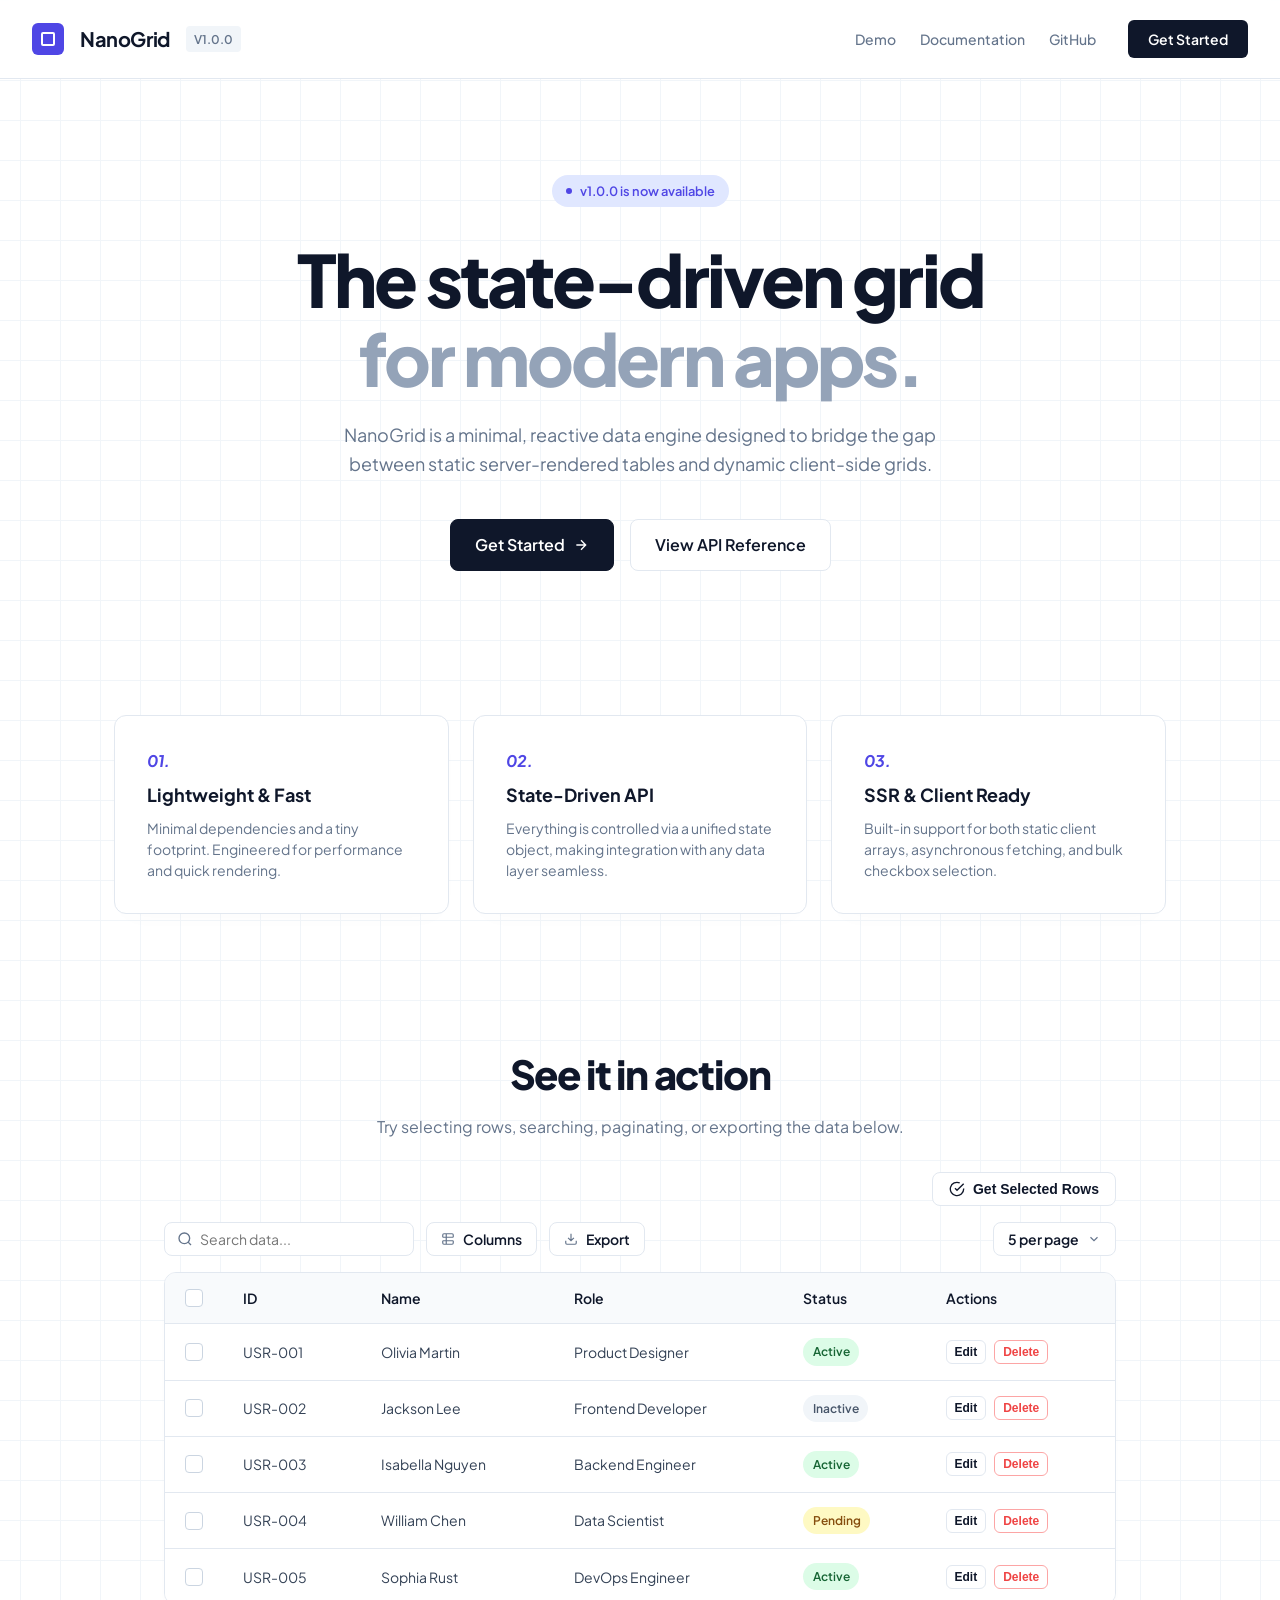
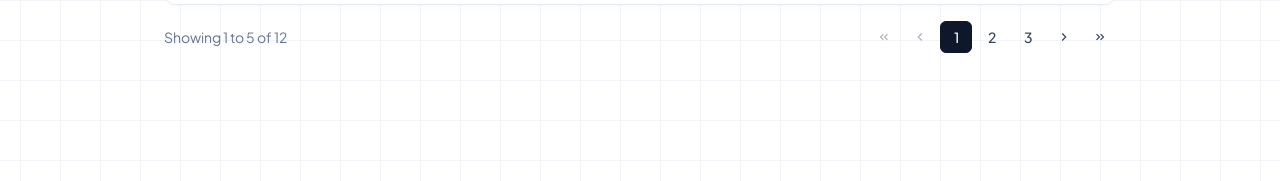
==== index.html @ d493bce0 "first commit" ====
<!DOCTYPE html>
<html lang="en">
<head>
  <meta charset="UTF-8">
  <meta name="viewport" content="width=device-width, initial-scale=1.0">
  <title>NanoGrid | The state-driven grid for modern apps</title>
  <style>
    /* --- LANDING PAGE STYLES --- */
    @import url('https://fonts.googleapis.com/css2?family=Plus+Jakarta+Sans:wght@400;500;600;700;800&display=swap');

    :root {
      --bg: #ffffff;
      --grid-line: #f1f5f9;
      --text-main: #0f172a;
      --text-muted: #64748b;
      --text-light: #94a3b8;
      --accent: #4f46e5;
      --accent-light: #e0e7ff;
      --border: #e2e8f0;
      --surface: #ffffff;
      --font-main: 'Plus Jakarta Sans', sans-serif;
    }

    * { box-sizing: border-box; margin: 0; padding: 0; }

    body {
      font-family: var(--font-main);
      color: var(--text-main);
      background-color: var(--bg);
      background-image: 
        linear-gradient(to right, var(--grid-line) 1px, transparent 1px),
        linear-gradient(to bottom, var(--grid-line) 1px, transparent 1px);
      background-size: 40px 40px;
      background-position: center top;
      line-height: 1.6;
      -webkit-font-smoothing: antialiased;
      min-height: 100vh;
      display: flex;
      flex-direction: column;
    }

    nav { display: flex; justify-content: space-between; align-items: center; padding: 1.25rem 2rem; background: rgba(255, 255, 255, 0.9); backdrop-filter: blur(8px); border-bottom: 1px solid var(--border); position: sticky; top: 0; z-index: 100; }
    .nav-left { display: flex; align-items: center; gap: 1rem; }
    .logo { display: flex; align-items: center; justify-content: center; width: 32px; height: 32px; background: var(--accent); border-radius: 6px; }
    .logo-inner { width: 14px; height: 14px; border: 2px solid white; border-radius: 2px; }
    .brand-name { font-size: 1.25rem; font-weight: 700; color: var(--text-main); letter-spacing: -0.02em; text-decoration: none; }
    .version-tag { font-size: 0.75rem; font-weight: 600; color: var(--text-muted); background: #f1f5f9; padding: 0.2rem 0.5rem; border-radius: 4px; }
    .nav-right { display: flex; align-items: center; gap: 2rem; }
    .nav-links { display: flex; gap: 1.5rem; }
    .nav-links a { text-decoration: none; color: var(--text-muted); font-size: 0.875rem; font-weight: 500; transition: color 0.2s; display: flex; align-items: center; gap: 0.4rem; }
    .nav-links a:hover { color: var(--text-main); }
    .btn-nav { background: var(--text-main); color: white; text-decoration: none; padding: 0.5rem 1.25rem; border-radius: 6px; font-size: 0.875rem; font-weight: 600; transition: background 0.2s; }
    .btn-nav:hover { background: #1e293b; }

    .hero { flex: 1; display: flex; flex-direction: column; align-items: center; text-align: center; padding: 6rem 1.5rem 4rem; max-width: 800px; margin: 0 auto; }
    .update-badge { display: inline-flex; align-items: center; gap: 0.5rem; background: var(--accent-light); color: var(--accent); padding: 0.35rem 0.875rem; border-radius: 99px; font-size: 0.8rem; font-weight: 600; margin-bottom: 2rem; }
    .badge-dot { width: 6px; height: 6px; background: var(--accent); border-radius: 50%; }
    h1 { font-size: 4.5rem; font-weight: 800; line-height: 1.1; letter-spacing: -0.04em; margin-bottom: 1.5rem; color: var(--text-main); }
    h1 span { color: var(--text-light); }
    .hero-subtitle { font-size: 1.125rem; color: var(--text-muted); max-width: 600px; margin-bottom: 2.5rem; }
    .hero-actions { display: flex; gap: 1rem; margin-bottom: 5rem; }
    .btn { display: inline-flex; align-items: center; justify-content: center; gap: 0.5rem; padding: 0.75rem 1.5rem; border-radius: 8px; font-size: 1rem; font-weight: 600; text-decoration: none; transition: all 0.2s; cursor: pointer; border: none; font-family: inherit; }
    
    .btn-primary { background: var(--text-main); color: white; border: 1px solid var(--text-main); }
    .btn-primary:hover { background: #1e293b; transform: translateY(-1px); }
    
    .btn-secondary { background: white; color: var(--text-main); border: 1px solid var(--border); }
    .btn-secondary:hover { border-color: var(--text-light); background: #f8fafc; }

    .features-grid { display: grid; grid-template-columns: repeat(3, 1fr); gap: 1.5rem; max-width: 1100px; margin: 0 auto 4rem; padding: 0 1.5rem; }
    .feature-card { background: var(--surface); border: 1px solid var(--border); border-radius: 12px; padding: 2rem; text-align: left; box-shadow: 0 10px 30px -10px rgba(0,0,0,0.02); transition: transform 0.2s, box-shadow 0.2s; }
    .feature-card:hover { transform: translateY(-2px); box-shadow: 0 20px 40px -10px rgba(0,0,0,0.05); }
    .feature-number { font-size: 1rem; font-weight: 700; color: var(--accent); margin-bottom: 0.5rem; font-style: italic; }
    .feature-card h3 { font-size: 1.125rem; font-weight: 700; margin-bottom: 0.5rem; color: var(--text-main); }
    .feature-card p { font-size: 0.875rem; color: var(--text-muted); line-height: 1.5; }

    .demo-section { text-align: center; padding: 4rem 1.5rem 8rem; max-width: 1000px; margin: 0 auto; width: 100%; }
    .demo-section h2 { font-size: 2.5rem; font-weight: 800; letter-spacing: -0.03em; margin-bottom: 0.5rem; }
    .demo-section p { color: var(--text-muted); margin-bottom: 2rem; }

    /* Custom Demo Action Header */
    .demo-actions { display: flex; justify-content: flex-end; margin-bottom: 1rem; }
    .btn-bulk { background: var(--surface); border: 1px solid var(--border); color: var(--text-main); font-size: 0.875rem; padding: 0.5rem 1rem; border-radius: 8px; font-weight: 600; cursor: pointer; transition: all 0.2s; display: flex; align-items: center; gap: 0.5rem; }
    .btn-bulk:hover { border-color: var(--accent); color: var(--accent); }

    /* Custom styles for our Status Badge & Buttons inside NanoGrid */
    .status-badge { display: inline-block; padding: 0.25rem 0.6rem; border-radius: 99px; font-size: 0.75rem; font-weight: 600; }
    .status-active { background: #dcfce7; color: #166534; }
    .status-inactive { background: #f1f5f9; color: #475569; }
    .status-pending { background: #fef9c3; color: #854d0e; }
    
    .action-cell { display: flex; gap: 0.5rem; }
    .btn-action { background: transparent; border: 1px solid var(--border); border-radius: 6px; padding: 0.25rem 0.5rem; font-size: 0.75rem; font-weight: 600; cursor: pointer; transition: all 0.2s; color: var(--text-main); }
    .btn-action:hover { background: var(--surface); border-color: var(--text-muted); }

    @media (max-width: 768px) { h1 { font-size: 3rem; } .features-grid { grid-template-columns: 1fr; } .nav-links { display: none; } }
  </style>
</head>
<body>

  <nav>
    <div class="nav-left">
      <a href="index.html" class="logo" style="text-decoration: none;"><div class="logo-inner"></div></a>
      <a href="index.html" class="brand-name">NanoGrid</a>
      <span class="version-tag">V1.0.0</span>
    </div>
    <div class="nav-right">
      <div class="nav-links">
        <a href="#demo">Demo</a>
        <a href="docs.html">Documentation</a>
        <a href="#">GitHub</a>
      </div>
      <a href="docs.html" class="btn-nav">Get Started</a>
    </div>
  </nav>

  <main class="hero">
    <div class="update-badge"><div class="badge-dot"></div>v1.0.0 is now available</div>
    <h1>The state-driven grid<br><span>for modern apps.</span></h1>
    <p class="hero-subtitle">NanoGrid is a minimal, reactive data engine designed to bridge the gap between static server-rendered tables and dynamic client-side grids.</p>
    <div class="hero-actions">
      <a href="docs.html" class="btn btn-primary">Get Started <svg width="16" height="16" viewBox="0 0 24 24" fill="none" stroke="currentColor" stroke-width="2"><path d="M5 12h14M12 5l7 7-7 7"/></svg></a>
      <a href="docs.html#api-methods" class="btn btn-secondary">View API Reference</a>
    </div>
  </main>

  <section class="features-grid">
    <div class="feature-card">
      <div class="feature-number">01.</div>
      <h3>Lightweight & Fast</h3>
      <p>Minimal dependencies and a tiny footprint. Engineered for performance and quick rendering.</p>
    </div>
    <div class="feature-card">
      <div class="feature-number">02.</div>
      <h3>State-Driven API</h3>
      <p>Everything is controlled via a unified state object, making integration with any data layer seamless.</p>
    </div>
    <div class="feature-card">
      <div class="feature-number">03.</div>
      <h3>SSR & Client Ready</h3>
      <p>Built-in support for both static client arrays, asynchronous fetching, and bulk checkbox selection.</p>
    </div>
  </section>

  <section id="demo" class="demo-section">
    <h2>See it in action</h2>
    <p>Try selecting rows, searching, paginating, or exporting the data below.</p>
    
    <div class="demo-actions">
      <button id="testApiBtn" class="btn-bulk">
        <svg width="16" height="16" viewBox="0 0 24 24" fill="none" stroke="currentColor" stroke-width="2"><path d="M22 11.08V12a10 10 0 1 1-5.93-9.14"></path><polyline points="22 4 12 14.01 9 11.01"></polyline></svg>
        Get Selected Rows
      </button>
    </div>

    <table id="demoTable">
      <thead>
        <tr>
          <th data-field="id">ID</th>
          <th data-field="name">Name</th>
          <th data-field="role">Role</th>
          <th data-field="status">Status</th>
          <th data-field="actions" data-sortable="false" data-searchable="false">Actions</th>
        </tr>
      </thead>
      <tbody></tbody>
    </table>
  </section>

  <script src="nanogrid.js"></script>

  <script>
    const mockUsers = [
      { id: "USR-001", name: "Olivia Martin", role: "Product Designer", status: "Active" },
      { id: "USR-002", name: "Jackson Lee", role: "Frontend Developer", status: "Inactive" },
      { id: "USR-003", name: "Isabella Nguyen", role: "Backend Engineer", status: "Active" },
      { id: "USR-004", name: "William Chen", role: "Data Scientist", status: "Pending" },
      { id: "USR-005", name: "Sophia Rust", role: "DevOps Engineer", status: "Active" },
      { id: "USR-006", name: "Liam Smith", role: "Product Manager", status: "Active" },
      { id: "USR-007", name: "Emma Johnson", role: "UX Researcher", status: "Inactive" },
      { id: "USR-008", name: "Noah Williams", role: "QA Tester", status: "Active" },
      { id: "USR-009", name: "Ava Brown", role: "Marketing Lead", status: "Pending" },
      { id: "USR-010", name: "Elijah Jones", role: "Sales Director", status: "Active" },
      { id: "USR-011", name: "Mia Garcia", role: "Customer Support", status: "Active" },
      { id: "USR-012", name: "James Miller", role: "HR Specialist", status: "Inactive" },
    ];

    document.addEventListener('DOMContentLoaded', () => {
      // Initialize NanoGrid
      const grid = new NanoGrid('#demoTable', {
        data: mockUsers,
        pageSize: 5, 
        pageSizeOptions: [5, 10, 15],
        checkboxes: true,     // <-- NEW: Checkboxes turned on!
        rowIdField: 'id',     // <-- NEW: Track selections by ID
        columnDefs: {
          // Add beautiful custom badges based on the status
          status: (row) => {
            const cssClass = row.status === 'Active' ? 'status-active' : row.status === 'Pending' ? 'status-pending' : 'status-inactive';
            return `<span class="status-badge ${cssClass}">${row.status}</span>`;
          },
          // Add functional action buttons
          actions: (row) => `
            <div class="action-cell">
              <button class="btn-action" onclick="alert('Editing ${row.name}')">Edit</button>
              <button class="btn-action" onclick="alert('Deleting ${row.name}')" style="color: #ef4444; border-color: #fca5a5;">Delete</button>
            </div>
          `
        }
      });

      // Listen to the custom button to show off the Grid API
      document.getElementById('testApiBtn').addEventListener('click', () => {
        const selected = grid.getSelected();
        
        if (selected.length === 0) {
          alert('Please tick at least one checkbox first!');
        } else {
          alert('You selected the following IDs:\\n\\n' + selected.join(', '));
        }
      });
    });
  </script>
</body>
</html>
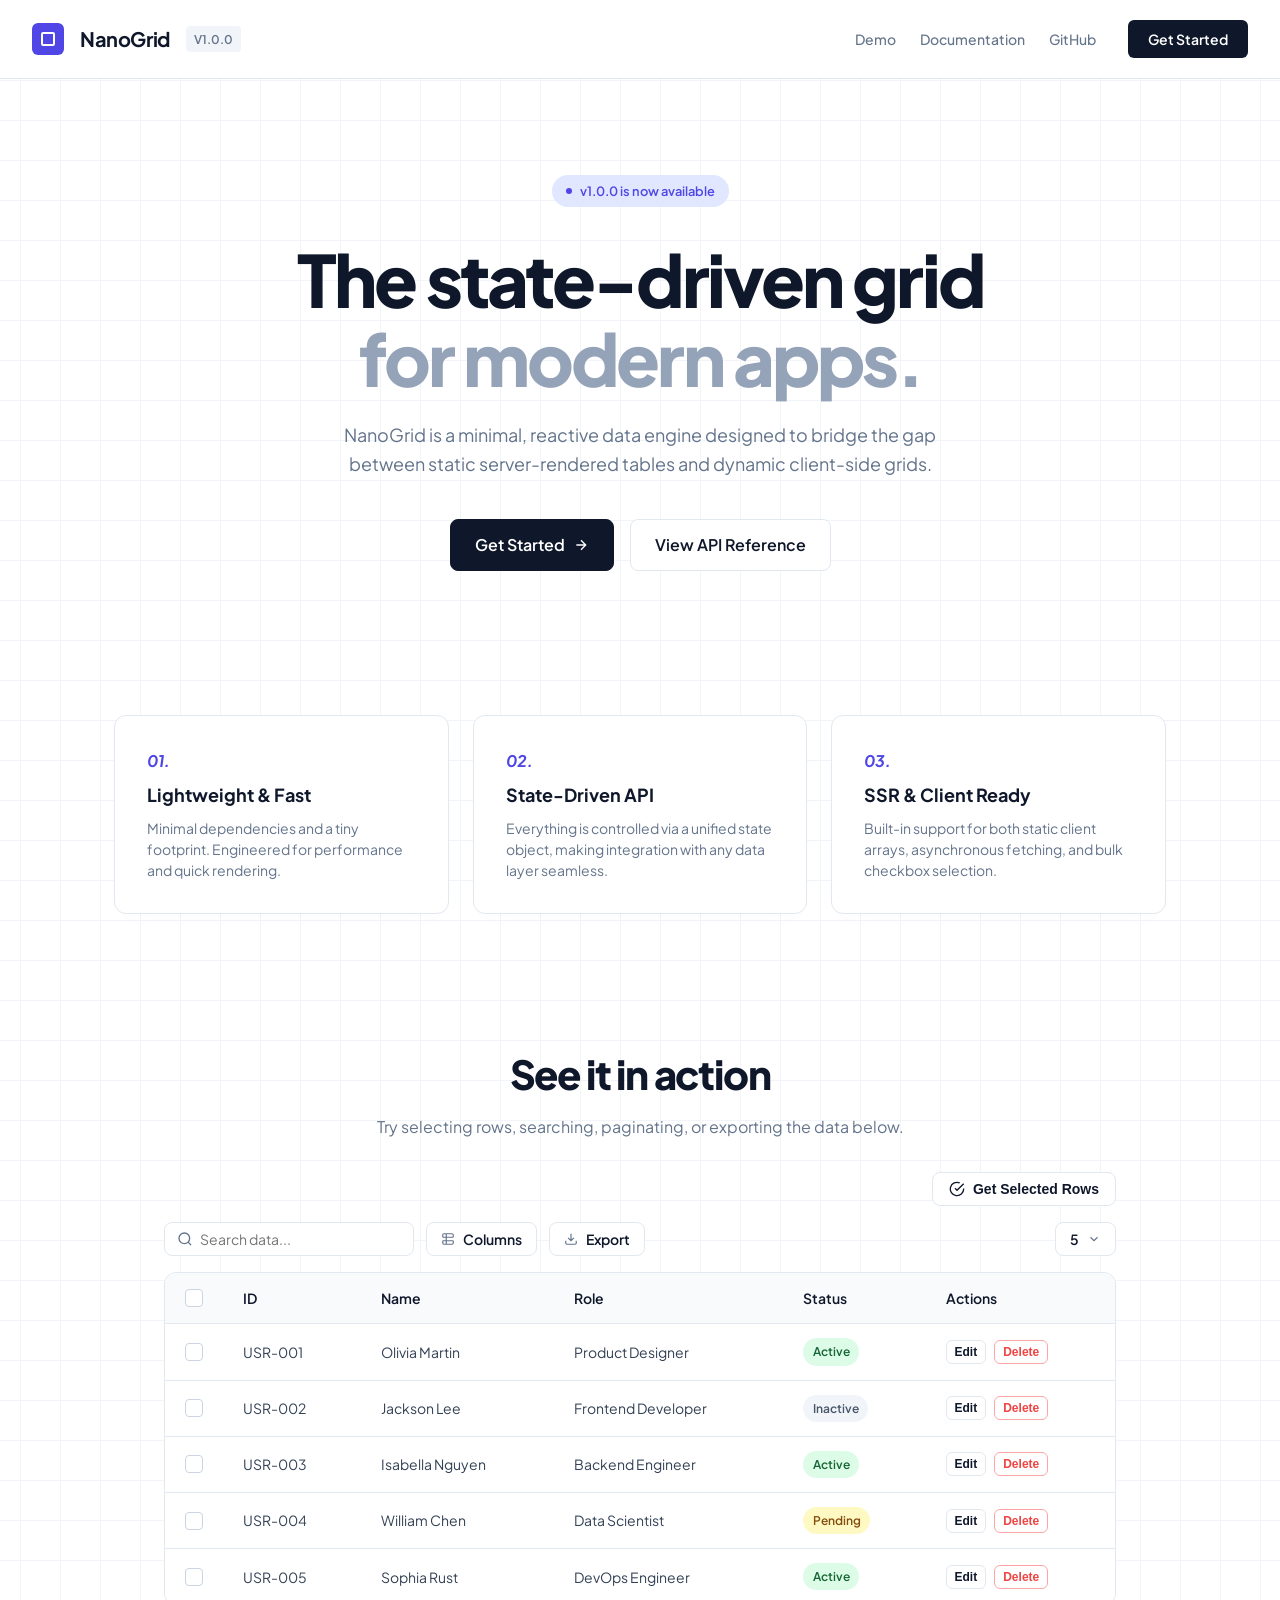
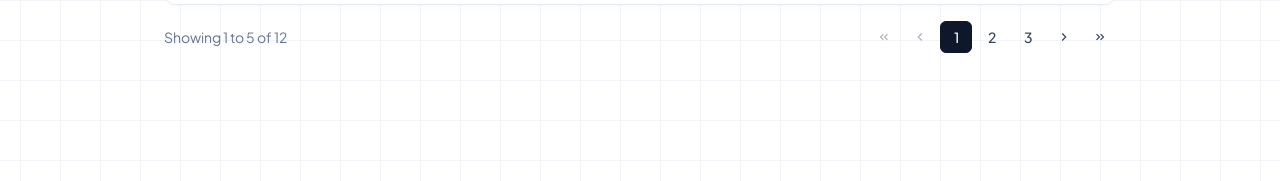
==== commit bd6643d3: "update docs and js file" ====
--- a/index.html
+++ b/index.html
@@ -107,10 +107,10 @@
     <div class="nav-right">
       <div class="nav-links">
         <a href="#demo">Demo</a>
-        <a href="docs.html">Documentation</a>
+        <a href="/docs">Documentation</a>
         <a href="#">GitHub</a>
       </div>
-      <a href="docs.html" class="btn-nav">Get Started</a>
+      <a href="/docs" class="btn-nav">Get Started</a>
     </div>
   </nav>
 
@@ -119,8 +119,8 @@
     <h1>The state-driven grid<br><span>for modern apps.</span></h1>
     <p class="hero-subtitle">NanoGrid is a minimal, reactive data engine designed to bridge the gap between static server-rendered tables and dynamic client-side grids.</p>
     <div class="hero-actions">
-      <a href="docs.html" class="btn btn-primary">Get Started <svg width="16" height="16" viewBox="0 0 24 24" fill="none" stroke="currentColor" stroke-width="2"><path d="M5 12h14M12 5l7 7-7 7"/></svg></a>
-      <a href="docs.html#api-methods" class="btn btn-secondary">View API Reference</a>
+      <a href="/docs" class="btn btn-primary">Get Started <svg width="16" height="16" viewBox="0 0 24 24" fill="none" stroke="currentColor" stroke-width="2"><path d="M5 12h14M12 5l7 7-7 7"/></svg></a>
+      <a href="/docs#api-methods" class="btn btn-secondary">View API Reference</a>
     </div>
   </main>
 
